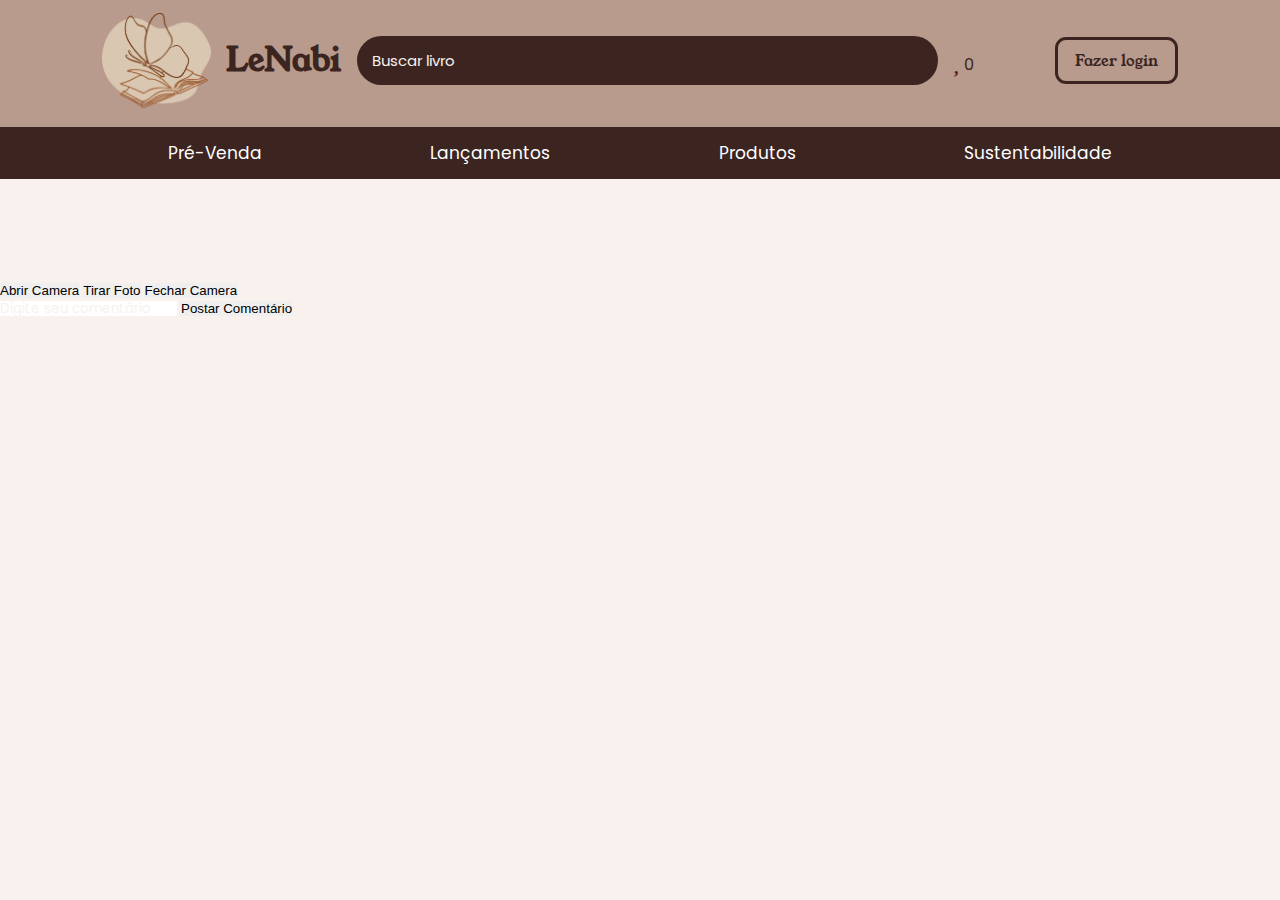
==== comentarios.html @ 85406a48 "Initial commit" ====
<!DOCTYPE html>
<html lang="pt-br">

<head>
    <meta charset="UTF-8">
    <meta name="viewport" content="width=device-width, initial-scale=1.0">
    <title>Editora LeNabi</title>
    <link rel="stylesheet" href="style.css">
    <!-- <script src="comentarios.js"></script> -->

    <script src="https://kit.fontawesome.com/a2288264db.js" crossorigin="anonymous"></script>
    <link rel="stylesheet" href="https://cdnjs.cloudflare.com/ajax/libs/font-awesome/5.8.1/css/all.min.css">
    <link href="https://unpkg.com/aos@2.3.1/dist/aos.css" rel="stylesheet">
    <script src="https://code.jquery.com/jquery-3.4.1.js"></script>
    <script src="https://cdnjs.cloudflare.com/ajax/libs/jquery/3.6.0/jquery.min.js"></script>
    <link rel="shortcut icon" href="img-interface/lenabi 1.png" type="image/x-icon">
    <link rel="stylesheet" href="produto.css">
    <script src="user.js"></script>
</head>

<body>
    <header id="header">
        <div class="container-fundo">
            <div class="container">
                <a href="index.html">
                    <div class="logo">
                        <img src="img-interface/lenabi 1.png" alt="borboleta voando dentro de um livro">
                        <h2>LeNabi</h2>
                    </div>
                </a>
                <div class="buscar">
                    <input type="text" id="buscar" placeholder="Buscar livro" oninput="buscarProduto()">
                </div>

                <div id="favoritos" onclick="toggleFavoritos()">
                    <div class="imagem">
                        <i class="fa-regular fa-heart" style="color: #522318; "></i>
                    </div>
                    <span id="cont-favoritos">0</span>
                </div>
                <div id="carrinho-itens" style="display: none;">
                    <ul id="itens-lista"></ul>
                    <span id="preco-total">Valor Total: R$0,00</span>
                    <button class="car" onclick="limparCarrinho()">Limpar Carrinho</button>
                </div>
                <!-- Dentro da div do usuário logado -->
                <div class="usuario-logado" id="userHeader" onclick="mostrarOcultarPopup()">
                    <i class="fa-solid fa-user" style="color: #522318;"></i>
                    <span id="nomeUsuario"></span>
                </div>
                <div id="popup" style="display: none;">
                    <div class="popup-conteudo">
                        <img src="img-interface/Group 20.svg" alt="">
                        <span id="conteudoPopup"></span>
                        <span id="emailUsuario"></span>
                        <br>

                    </div>
                    <button class="botaoSair" onclick="logout()">
                        <p>Sair</p>
                        <i id="logoutButton" class="fa-solid fa-arrow-right-from-bracket"></i>
                    </button>
                </div>



                <a href="login.html" class="button" id="loginButton"><span>Fazer login</span></a>
            </div>
        </div>

        <nav>
            <div class="botoes">
                <a href="produto.html#pre-venda">Pré-Venda</a>
                <a href="produto.html#lancamentos-page">Lançamentos</a>
                <a href="produto.html">Produtos</a>
                <a href="sustentabilidade.html">Sustentabilidade</a>

            </div>
        </nav>
    </header>

    <video id="camera" autoplay></video>
    <div id="foto"></div>
    <button onclick="abrirCamera()">Abrir Camera</button>
    <button onclick="tirarFoto()">Tirar Foto</button>
    <button onclick="fechar()">Fechar Camera</button>

    <!-- Botão de download inicialmente oculto -->
    <a id="downloadLink" download="foto.png" style="display: none;">Clique para baixar</a>

    <!-- Área de comentários -->
    <div id="comments">
        <input type="text" id="commentInput" placeholder="Digite seu comentário">
        <button onclick="postarComentario()">Postar Comentário</button>
        <div id="commentSection"></div>
    </div>

    <script>
        var mediaStream;
        var downloadLink = document.getElementById('downloadLink');
        var commentInput = document.getElementById('commentInput');
        var commentSection = document.getElementById('commentSection');

        // Carrega os comentários armazenados localmente ao carregar a página
        window.onload = function () {
            carregarComentarios();
        };

        function abrirCamera() {
            navigator.mediaDevices.getUserMedia({ video: true, audio: false })
                .then(function (stream) {
                    mediaStream = stream;
                    const areaVideo = document.getElementById('camera');
                    areaVideo.srcObject = stream;
                })
                .catch(function (error) {
                    console.error('Erro ao acessar a câmera:', error);
                });
        }

        function tirarFoto() {
            const areaVideo = document.getElementById('camera');
            const canvas = document.createElement('canvas');
            canvas.width = areaVideo.videoWidth;
            canvas.height = areaVideo.videoHeight;
            const context = canvas.getContext('2d');
            context.drawImage(areaVideo, 0, 0, canvas.width, canvas.height);
            const imageDataURL = canvas.toDataURL();
            const fotoDiv = document.getElementById('foto');
            fotoDiv.style.backgroundImage = `url(${imageDataURL})`;

            // Atualiza o botão de download
            downloadLink.href = imageDataURL;
            downloadLink.style.display = 'inline-block';

            // Simula um clique no botão de download para iniciar o download
            downloadLink.click();
        }

        function fechar() {
            if (mediaStream) {
                mediaStream.getTracks().forEach(track => track.stop());
            }

            const areaVideo = document.getElementById('camera');
            areaVideo.srcObject = null;
            mediaStream = null;

            // Oculta o botão de download ao fechar a câmera
            downloadLink.style.display = 'none';
        }

        function postarComentario() {
            const comentario = commentInput.value;
            if (comentario.trim() !== '') {
                const commentContainer = document.createElement('div');
                commentContainer.classList.add('commentContainer');

                // Adiciona o texto do comentário
                const commentText = document.createElement('div');
                commentText.classList.add('commentText');
                commentText.textContent = comentario;
                commentContainer.appendChild(commentText);

                // Adiciona a imagem do comentário
                const commentImage = document.createElement('img');
                commentImage.classList.add('commentImage');
                commentImage.src = document.getElementById('foto').style.backgroundImage.slice(5, -2); // Obtém a URL da imagem
                commentContainer.appendChild(commentImage);

                // Adiciona o contêiner de comentário à área de comentários
                commentSection.appendChild(commentContainer);

                // Limpa o campo de entrada
                commentInput.value = '';

                // Armazena os comentários localmente
                salvarComentarios();
            }
        }

        function salvarComentarios() {
            const comentarios = [];
            const commentDivs = document.getElementById('commentSection').children;
            for (let i = 0; i < commentDivs.length; i++) {
                const comentario = {
                    texto: commentDivs[i].querySelector('.commentText').textContent,
                    imagem: commentDivs[i].querySelector('.commentImage').src
                };
                comentarios.push(comentario);
            }

            // Armazena os comentários no localStorage
            localStorage.setItem('comentarios', JSON.stringify(comentarios));
        }

        function carregarComentarios() {
            const comentarios = localStorage.getItem('comentarios');
            if (comentarios) {
                const commentDivs = JSON.parse(comentarios);
                for (let i = 0; i < commentDivs.length; i++) {
                    const commentContainer = document.createElement('div');
                    commentContainer.classList.add('commentContainer');

                    // Adiciona o texto do comentário
                    const commentText = document.createElement('div');
                    commentText.classList.add('commentText');
                    commentText.textContent = commentDivs[i].texto;
                    commentContainer.appendChild(commentText);

                    // Adiciona a imagem do comentário
                    const commentImage = document.createElement('img');
                    commentImage.classList.add('commentImage');
                    commentImage.src = commentDivs[i].imagem;
                    commentContainer.appendChild(commentImage);

                    // Adiciona o contêiner de comentário à área de comentários
                    commentSection.appendChild(commentContainer);
                }
            }
        }
    </script>
</body>

</html>
---- style.css ----
* {
    border: 0;
    margin: 0;
    padding: 0;
    box-sizing: border-box;
}

html {
    scroll-behavior: smooth;
}

body {
    background-color: #F8F1EE;
}

@font-face {
    font-family: 'Young-serif';
    src: url(font/YoungSerif-Regular.ttf);
}

@font-face {
    font-family: 'Poppins-regular';
    src: url(font/Poppins-Regular.ttf);
}

@font-face {
    font-family: 'Poppins-Semi';
    src: url(font/Poppins-SemiBold.ttf);
}

@font-face {
    font-family: 'Poppins-medium';
    src: url(font/Poppins-Medium.ttf);
}

@font-face {
    font-family: 'Poppins-bold';
    src: url(font/Poppins-Bold.ttf);
}


/* INICIO HEADER */

#userHeader {
    cursor: pointer;
}

#popup {
    position: absolute;
    top: 87px;
    right: 83px;
    background-color: #3C2520;
    width: 344px;
    height: 363px;
    animation: none;
    box-shadow: 2px 5px 4px #3c25208d;
    border-bottom-left-radius: 20px;
    border-bottom-right-radius: 20px;
}

#popup {
    visibility: hidden;
    opacity: 0;
    transform: translateY(-30px);
    transition: opacity 0.6s ease, transform 0.6s ease;
}

#popup.show {
    visibility: visible;
    opacity: 1;
    transform: translateY(0);
}


.popup-conteudo {
    margin: 20% 7%;
    display: grid;
    justify-items: center;
}

#emailUsuario {
    font-family: 'Poppins-regular';
    font-size: 15px;
    color: #E3CFBC;
}

.popup-conteudo img {
    width: 105px;
}

#conteudoPopup {
    font-family: 'Young-serif';
    padding-top: 7px;
    font-size: 23px;
    color: #E3CFBC;
}

.botaoSair {
    cursor: pointer;
    width: 315px;
    background-color: #F8F1EE;
    height: 48px;
    display: flex;
    align-items: center;
    position: relative;
    bottom: 25px;
    left: 15px;
    border-radius: 17px;
    justify-content: space-between;
    padding: 0 37px;
    font-family: 'Young-serif';
    font-size: 17px;
    color: #3C2520;

}


.botaoSair i {
    color: #3C2520;
    font-size: 20px;
}


#carrinho-itens {
    position: absolute;
    left: 72%;
    top: 14.8%;
    height: 250px;
    width: 400px;
    padding-top: 10px;
    background-color: #3C2520;
    padding: 18px 30px;
    border-radius: 15px;
    /* transition: 1s linear; */
    animation: descer 0.6s;
    box-shadow: 2px 5px 4px #3c25208d;
    top: 87px;
}

.remove {
    background-color: #6D5448;
    padding: 2px 14px;
    border-radius: 12px;
    color: #FFEFDF;
    margin: 5px 5px;
    font-family: 'Poppins-regular';
    font-weight: 600;
}

.add {
    background-color: #6D5448;
    padding: 2px 14px;
    border-radius: 12px;
    margin: 5px 5px;
    color: #FFEFDF;
    font-family: 'Poppins-regular';
    font-weight: 600;
}

.car {
    padding: 10px 116px;
    border-radius: 18px;
    color: #fff;
    font-family: 'Poppins-regular';
    background-color: #710505;
    text-align: center;
    margin-top: 10px;
}

.car:hover {
    background-color: #ca0202;
    cursor: pointer;
    transition: 0.4s ease-in-out;
}

.preco-total {
    font-family: 'Poppins-Semi';
    color: #fff;
    /* width: 10px; */
    font-size: 22px;
}


#preco-total {
    margin-top: 5px;
    display: flex;
    font-family: 'Poppins-regular';
    color: #fff;
    font-weight: 200;
}

@keyframes descer {
    0% {
        opacity: 25%;
        transform: translateY(-30px);
    }

    100% {
        opacity: 100%;
        transform: translateY(0);
    }
}

.usuario-logado i {
    padding-left: 20px;
    font-size: 26px;
    color: #522318;
}

.usuario-logado span {
    font-size: 18px;
    font-family: 'Poppins-medium';
    color: #522318;
    padding-left: 10px;
}

.logo {
    display: flex;
    align-items: center;
}

.logo img {
    width: 109px;
}

.logo h2 {
    color: #3C2520;
    padding-left: 15px;
    font-family: 'Young-serif';
    font-size: 31.56px;
    /* font: 500 'Young-serif' 31.56px; */
}

#header,
#header-login {
    background-color: #B99B8D;
    height: 127px;

}

.container {
    display: flex;
    justify-content: space-around;
    align-items: center;
    margin: 0 94px;
    background-color: #B99B8D;
    padding-top: 1%;
}

.container-fundo {
    z-index: 999;
    width: 100%;
    position: fixed;
    background-color: #B99B8D;
    height: 126px;
}

#header nav {
    top: 127px;
    width: 100%;
    position: relative;
}




a {
    text-decoration: none;
}

.botoes {
    display: flex;
    background-color: #3C2520;
    height: 52px;
    align-items: center;
    justify-content: space-evenly;
}

.botoes a,
.botoes button {
    color: white;
    font-family: 'Poppins-regular';
    font-size: 17px;
}

.botoes button {
    background-color: #3C2520;
    cursor: pointer;
}

#buscar {
    padding: 13px 15px;
    background-color: #3C2520;
    border-radius: 30px;
    width: 581px;
    color: white;
    font-family: 'Poppins-regular';
    font-size: 15px;
    cursor: pointer;
}

#buscar:hover {
    background-color: #6D5448;
}

input::placeholder {
    color: #F8F1EE;
    font-family: 'Poppins-regular';

}

.fa-regular {
    font-size: 31px;
    color: #3C2520;
}

.button {
    text-decoration: none;
    border: 3px #3C2520 solid;
    padding: 10px 17px;
    color: #3C2520;
    border-radius: 11px;
    font-family: 'Young-serif';
    font-size: 15px;
    position: relative;
    overflow: hidden;
}

.button span {
    position: relative;
    z-index: 99999;
}

.button::before {
    content: '';
    background-color: #3C2520;
    width: 0;
    height: 0;
    position: absolute;
    top: var(--y);
    left: var(--x);
    border-radius: 50%;
    transform: translate(-50%, -50%);
    transition: width .5s, height .5s;
}

.button:hover::before {
    width: 1000px;
    height: 1000px;
}

.button:hover span {
    color: #F8F1EE;
}

#favoritos {
    cursor: pointer;
    display: flex;
    align-items: baseline;
}

.fa-heart:hover {
    font-weight: 900;
}



#cont-favoritos {
    text-align: center;
    font-family: 'Poppins-regular';
    color: #3C2520;
}

#comentarios-section {
    margin: 20px 0;
}

#comentarios-container {
    margin-bottom: 10px;
}

#novo-comentario {
    display: flex;
    flex-direction: column;
}

#comentario-text {
    margin-bottom: 10px;
}

img{
    width: 250px;
}

#comentarios-section{
    margin-top: 100px;
    margin-left: 200px;
}

/* FIM HEADER */
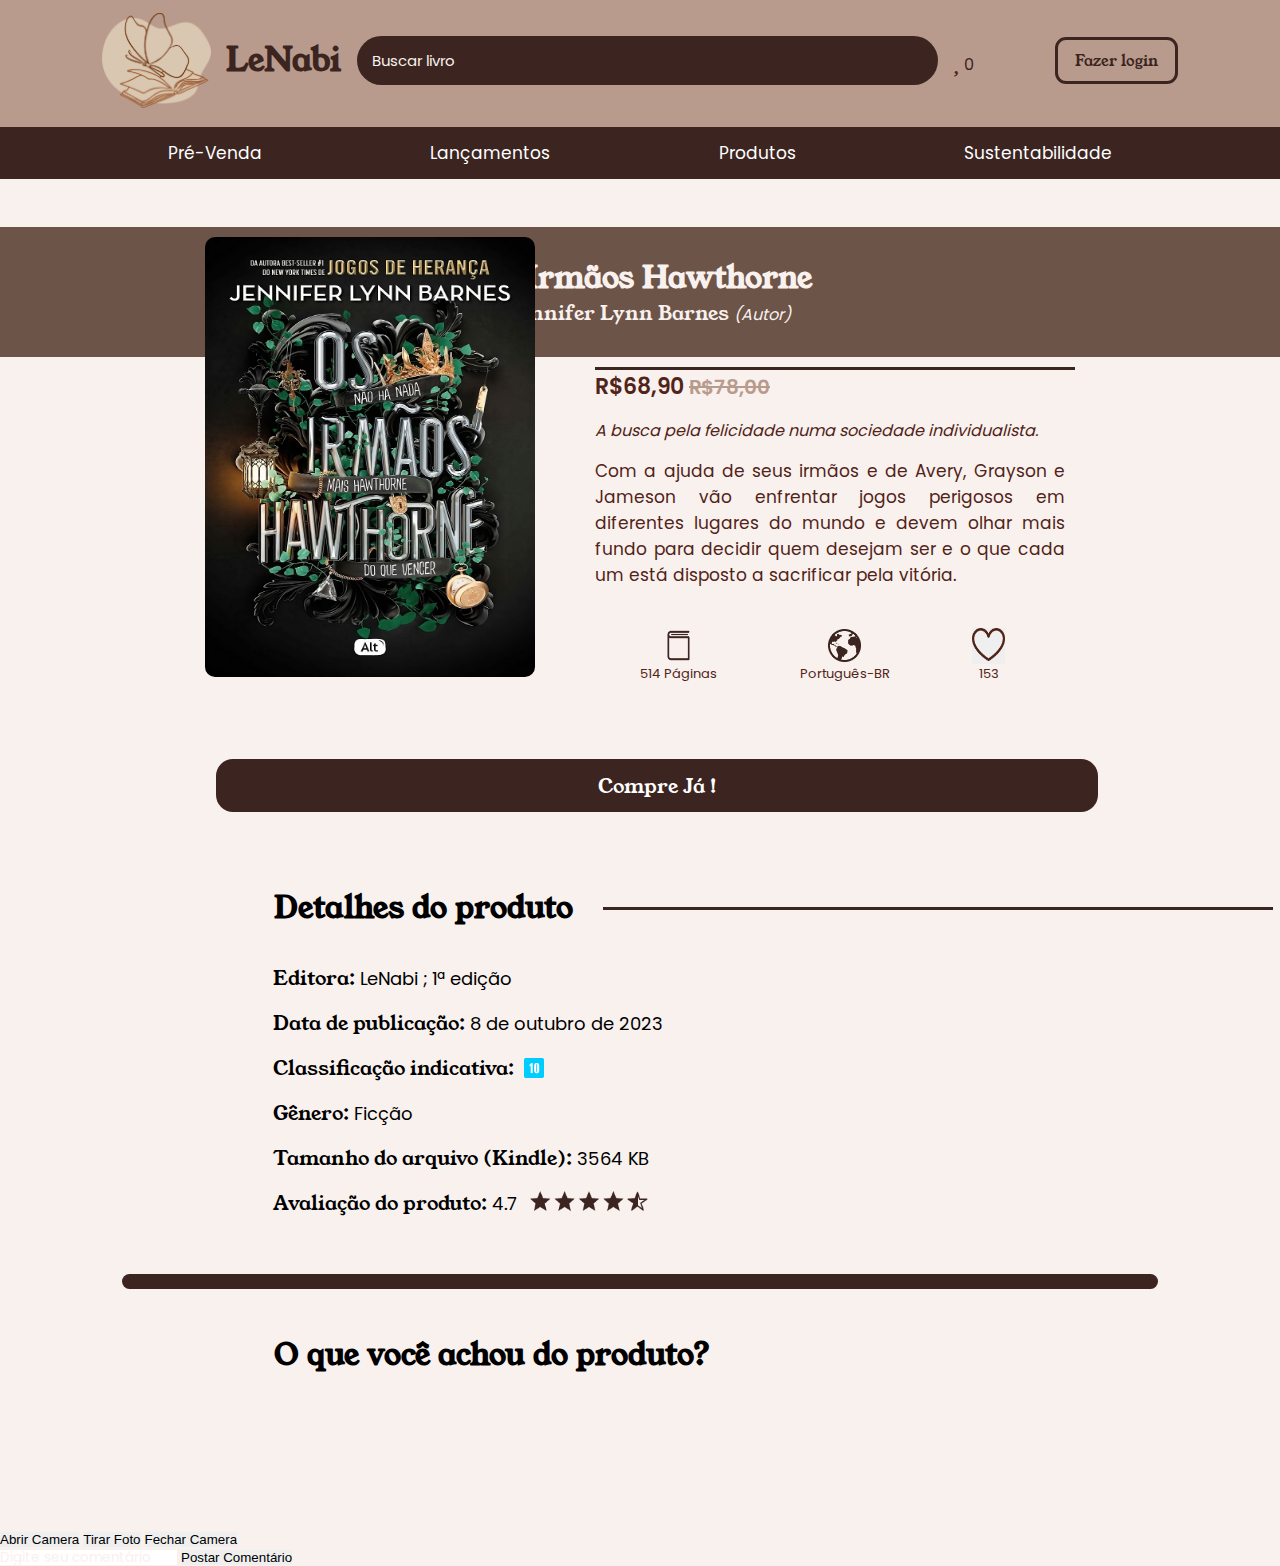
==== commit 80ab30cd: "codigo funcionandooo" ====
--- a/comentarios.html
+++ b/comentarios.html
@@ -78,6 +78,92 @@
             </div>
         </nav>
     </header>
+
+    <main>
+        <main id="main">
+            <div class="retangulo">
+                <div class="nome-livro">
+                    <h1 class="titulo">Os Irmãos Hawthorne</h1>
+                    <p class="autor">por <span class="nome1">Jennifer Lynn Barnes </span><span class="nome2">(Autor)</span>
+                    </p>
+                </div>
+            </div>
+            <div class="produto">
+                <div class="info">
+                    <div class="tudo">
+                        <div class="capa-livro">
+                            <img class="irmaos" src="img produto/irmaos Hawthorne.webp" alt="irmaos Hawthorne">
+                        </div>
+                        <div class="info2">
+                            <div class="div1"></div>
+                            <p class="preco">R$68,90 <span class="desconto"> <s>R$78,00</s></span></p>
+    
+                            <p class="frase-livro">A busca pela felicidade numa sociedade individualista.</p>
+                            <p class="sinopse">Com a ajuda de seus irmãos e de Avery, Grayson e Jameson vão enfrentar jogos
+                                perigosos em
+                                diferentes lugares do mundo e devem olhar mais fundo para decidir quem desejam ser e o que
+                                cada
+                                um
+                                está
+                                disposto a sacrificar pela vitória.</p>
+    
+    
+                            <div class="content">
+                                <div class="image-card">
+                                    <img class="icon" src="img produto/livro icone.png" alt="livro icone">
+                                    <p class="espec">514 Páginas</p>
+                                </div>
+                                <div class="image-card">
+                                    <img class="icon" src="img produto/planeta icone.png" alt="planeta icone">
+                                    <p class="espec">Português-BR</p>
+                                </div>
+                                <div class="image-card">
+                                    <button class="produtinhos" onclick="addCarrinho('Os Irmãos Hawthorne', 68.90)">
+                                        <img class="icon-coracao" src="img produto/coracao icone.png" alt="produto icone"
+                                            id="coracao-vazio" onclick="alternarContador()">
+                                        <img class="icon-coracaoP" src="img produto/cora-pintado.png" alt="produto icone"
+                                            id="coracao-pintado" style="display: none;" onclick="alternarContador()">
+                                    </button>
+                                    <p class="espec-coracao" id="contador-coracao" data-ativo="false"
+                                        data-valor-inicial="153">
+                                        153</p>
+                                </div>
+                            </div>
+                        </div>
+                    </div>
+                </div>
+    
+            </div>
+            </section>
+            <div class="compre">
+                <button id="botao-compra">Compre Já !</button>
+            </div>
+    
+            <div class="detalhes-produto">
+                <div class="titulo-produto">
+                    <h1 class="detalhes">Detalhes do produto</h1>
+                    <div class="retangulo-div"></div>
+                </div>
+                <div class="informacao">
+                    <p class="lista">Editora: <span class="info-spam">LeNabi ; 1ª edição</span></p>
+                    <p class="lista">Data de publicação: <span class="info-spam">8 de outubro de 2023</span></p>
+                    <div class="classificacao">
+                        <p class="lista">Classificação indicativa: </p>
+                        <img class="classi" src="img produto/10anos.png" alt="classificacao 10 anos">
+                    </div>
+                    <p class="lista">Gênero: <span class="info-spam">Ficção</span></p>
+                    <p class="lista">Tamanho do arquivo (Kindle): <span class="info-spam">3564 KB</span></p>
+                    <div class="aval">
+                        <p class="lista">Avaliação do produto: <span class="info-spam">4.7</span></p>
+                        <img class="estrela" src="img produto/4.5estrela.png" alt="Avaliação estrela">
+                    </div>
+                </div>
+            </div>
+
+            <div class="retanguloo"></div>
+    </main>
+
+    <h1 class="coment">O que você achou do produto?</h1>
 
     <video id="camera" autoplay></video>
     <div id="foto"></div>
@@ -168,6 +254,16 @@
                 commentImage.src = document.getElementById('foto').style.backgroundImage.slice(5, -2); // Obtém a URL da imagem
                 commentContainer.appendChild(commentImage);
 
+                // Adiciona o botão de exclusão
+                const deleteButton = document.createElement('div');
+                deleteButton.classList.add('deleteButton');
+                deleteButton.textContent = 'Excluir';
+                deleteButton.onclick = function () {
+                    commentContainer.remove();
+                    salvarComentarios();
+                };
+                commentContainer.appendChild(deleteButton);
+
                 // Adiciona o contêiner de comentário à área de comentários
                 commentSection.appendChild(commentContainer);
 
@@ -214,6 +310,16 @@
                     commentImage.src = commentDivs[i].imagem;
                     commentContainer.appendChild(commentImage);
 
+                    // Adiciona o botão de exclusão
+                    const deleteButton = document.createElement('div');
+                    deleteButton.classList.add('deleteButton');
+                    deleteButton.textContent = 'Excluir';
+                    deleteButton.onclick = function () {
+                        commentContainer.remove();
+                        salvarComentarios();
+                    };
+                    commentContainer.appendChild(deleteButton);
+
                     // Adiciona o contêiner de comentário à área de comentários
                     commentSection.appendChild(commentContainer);
                 }
--- a/style.css
+++ b/style.css
@@ -388,13 +388,354 @@
     margin-bottom: 10px;
 }
 
-img{
+#camera {
+    transform: scaleX(-1);
+}
+
+img {
     width: 250px;
 }
 
-#comentarios-section{
+#comentarios-section {
     margin-top: 100px;
     margin-left: 200px;
 }
 
-/* FIM HEADER */+/* FIM HEADER */
+
+.retangulo {
+    background-color: #6D5448;
+    width: auto;
+    height: 130px;
+    display: flex;
+    justify-content: flex-end;
+    align-items: center;
+    padding-right: 400px;
+    margin-top: 100px;
+}
+
+.nome-livro {
+    color: #F8F1EE;
+    margin-right: 68px;
+}
+
+.nome-livro2 {
+    color: #F8F1EE;
+    margin-right: 100px;
+}
+
+.nome-livro3 {
+    color: #F8F1EE;
+    margin-right: 15px;
+}
+
+.nome-livro4 {
+    color: #F8F1EE;
+    margin-right: 170px;
+}
+
+.nome-livro5 {
+    color: #F8F1EE;
+    margin-right: 130px;
+}
+
+.nome-livro7 {
+    color: #F8F1EE;
+    margin-right: -9%;
+}
+
+.nome-livro8 {
+    color: #F8F1EE;
+    margin-right: 6%;
+}
+
+.nome-livro9 {
+    color: #F8F1EE;
+    margin-right: -3%;
+}
+
+.nome-livro10 {
+    color: #F8F1EE;
+    margin-right: 6%;
+}
+
+.nome-livro11 {
+    color: #F8F1EE;
+    margin-right: -7%;
+}
+
+.nome-livro12 {
+    color: #F8F1EE;
+    margin-right: -7%;
+}
+
+.titulo {
+    font-size: 30px;
+}
+
+.titulo,
+.nome1 {
+    font-family: 'Young-serif';
+}
+
+.nome2 {
+    font-style: italic;
+    font-family: 'Poppins-regular';
+}
+
+.autor {
+    font-family: 'Poppins-regular';
+}
+
+.nome1 {
+    font-size: 20px;
+}
+
+.irmaos {
+    width: 330px;
+    height: 440px;
+    transition: transform 0.3s;
+    margin-top: -120px;
+    margin-right: 60px;
+    border-radius: 10px;
+}
+
+.irmaos:hover {
+    transform: scale(1.1);
+}
+
+.div1 {
+    width: 480px;
+    height: 3px;
+    background-color: #3C2520;
+    margin-top: 10px;
+}
+
+.preco {
+    font-size: 22px;
+    color: #522318;
+    font-family: 'Poppins-Semi';
+}
+
+.desconto {
+    color: #B99B8D;
+    font-size: 20px;
+}
+
+.frase-livro {
+    font-style: italic;
+    font-family: 'Poppins-regular';
+    color: #522318;
+    font-size: 16px;
+    margin-top: 15px;
+}
+
+.sinopse {
+    font-family: 'Poppins-regular';
+    color: #522318;
+    font-size: 17px;
+    margin-top: 15px;
+    text-align: justify;
+    width: 470px;
+}
+
+.image-card {
+    display: inline-block;
+    margin: 40px;
+    text-align: center;
+}
+
+.image-card img {
+    max-width: 100%;
+}
+
+.image-card p {
+    font-family: 'Poppins-regular';
+    color: #522318;
+    font-size: 13px;
+}
+
+.icon {
+    width: 33px;
+    height: 33px;
+    font-size: 10px;
+}
+
+.icon-coracao {
+    width: 33px;
+    height: 33px;
+    font-size: 10px;
+    cursor: pointer;
+}
+
+.content {
+    margin-left: 5px;
+    font-size: 10px;
+}
+
+#botao-compra {
+    width: 882px;
+    margin-top: 35px;
+    background-color: #3C2520;
+    color: white;
+    height: 53px;
+    border-radius: 17px;
+    font-family: 'Young-serif';
+    font-size: 20px;
+    margin-left: 34px;
+    cursor: pointer;
+    transition: background-color 0.3s ease;
+}
+
+#botao-compra:hover {
+    background-color: #aa9e9b;
+}
+
+.compre {
+    display: flex;
+    text-align: center;
+    justify-content: center;
+}
+
+.titulo-produto {
+    margin-top: 30px;
+    display: flex;
+}
+
+.retangulo-div {
+    background-color: #3C2520;
+    width: 670px;
+    height: 3px;
+    margin-top: 65px;
+    margin-left: 30px;
+}
+
+.detalhes {
+    font-family: 'Young-serif';
+    font-size: 30px;
+    margin-left: 274px;
+    margin-top: 45px;
+}
+
+.detalhes-produto {
+    margin-top: 30px;
+}
+
+.lista {
+    font-family: 'Young-serif';
+    line-height: 45px;
+    font-size: 20px;
+}
+
+.info-spam {
+    font-family: 'Poppins-regular';
+    font-size: 18px;
+}
+
+.informacao {
+    margin-top: 27px;
+    margin-left: 273px;
+}
+
+.reta-divisao {
+    background-color: #3C2520;
+    width: 1036px;
+    height: 15px;
+    border-radius: 25px;
+    margin: 0 auto;
+    margin-top: 48px;
+}
+
+.retangulo-div2 {
+    background-color: #3C2520;
+    width: 537px;
+    height: 3px;
+    margin-top: 65px;
+    margin-left: 30px;
+}
+
+.titulo-sugestao {
+    display: flex;
+}
+
+.jogo1 {
+    width: 170px;
+    height: 230px;
+    margin: auto;
+    border-right: 10px solid #B99B8D;
+    border-bottom: 10px solid #B99B8D;
+}
+
+.titulo-sug {
+    font-family: 'Young-serif';
+    font-size: 20px;
+}
+
+.escritor {
+    font-family: 'Poppins-regular';
+}
+
+.jogo1::before {
+    content: '';
+    position: absolute;
+    width: 10px;
+    height: 100%;
+    background-color: #d2a078;
+    right: 0;
+    bottom: 0;
+}
+
+.tudo {
+    display: flex;
+    justify-content: center;
+}
+
+.divisao-final {
+    background-color: #3C2520;
+    width: 1050px;
+    height: 3px;
+    margin: 0 auto;
+    margin-top: 90px;
+}
+
+.info2 {
+    left: 50px;
+}
+
+.classificacao {
+    display: flex;
+}
+
+.classi {
+    width: 20px;
+    height: 20px;
+    margin-top: 12px;
+    margin-left: 10px
+}
+
+.aval {
+    display: flex;
+}
+
+.estrela {
+    width: 120px;
+    height: 25px;
+    margin-top: 8px;
+    margin-left: 10px;
+}
+
+.coment{
+    font-family: 'Young-serif';
+    font-size: 30px;
+    margin-left: 274px;
+    margin-top: 45px;
+}
+
+.retanguloo{
+    background-color: #3C2520;
+    width: 1036px;
+    height: 15px;
+    border-radius: 25px;
+    margin: 0 auto;
+    margin-top: 48px;
+}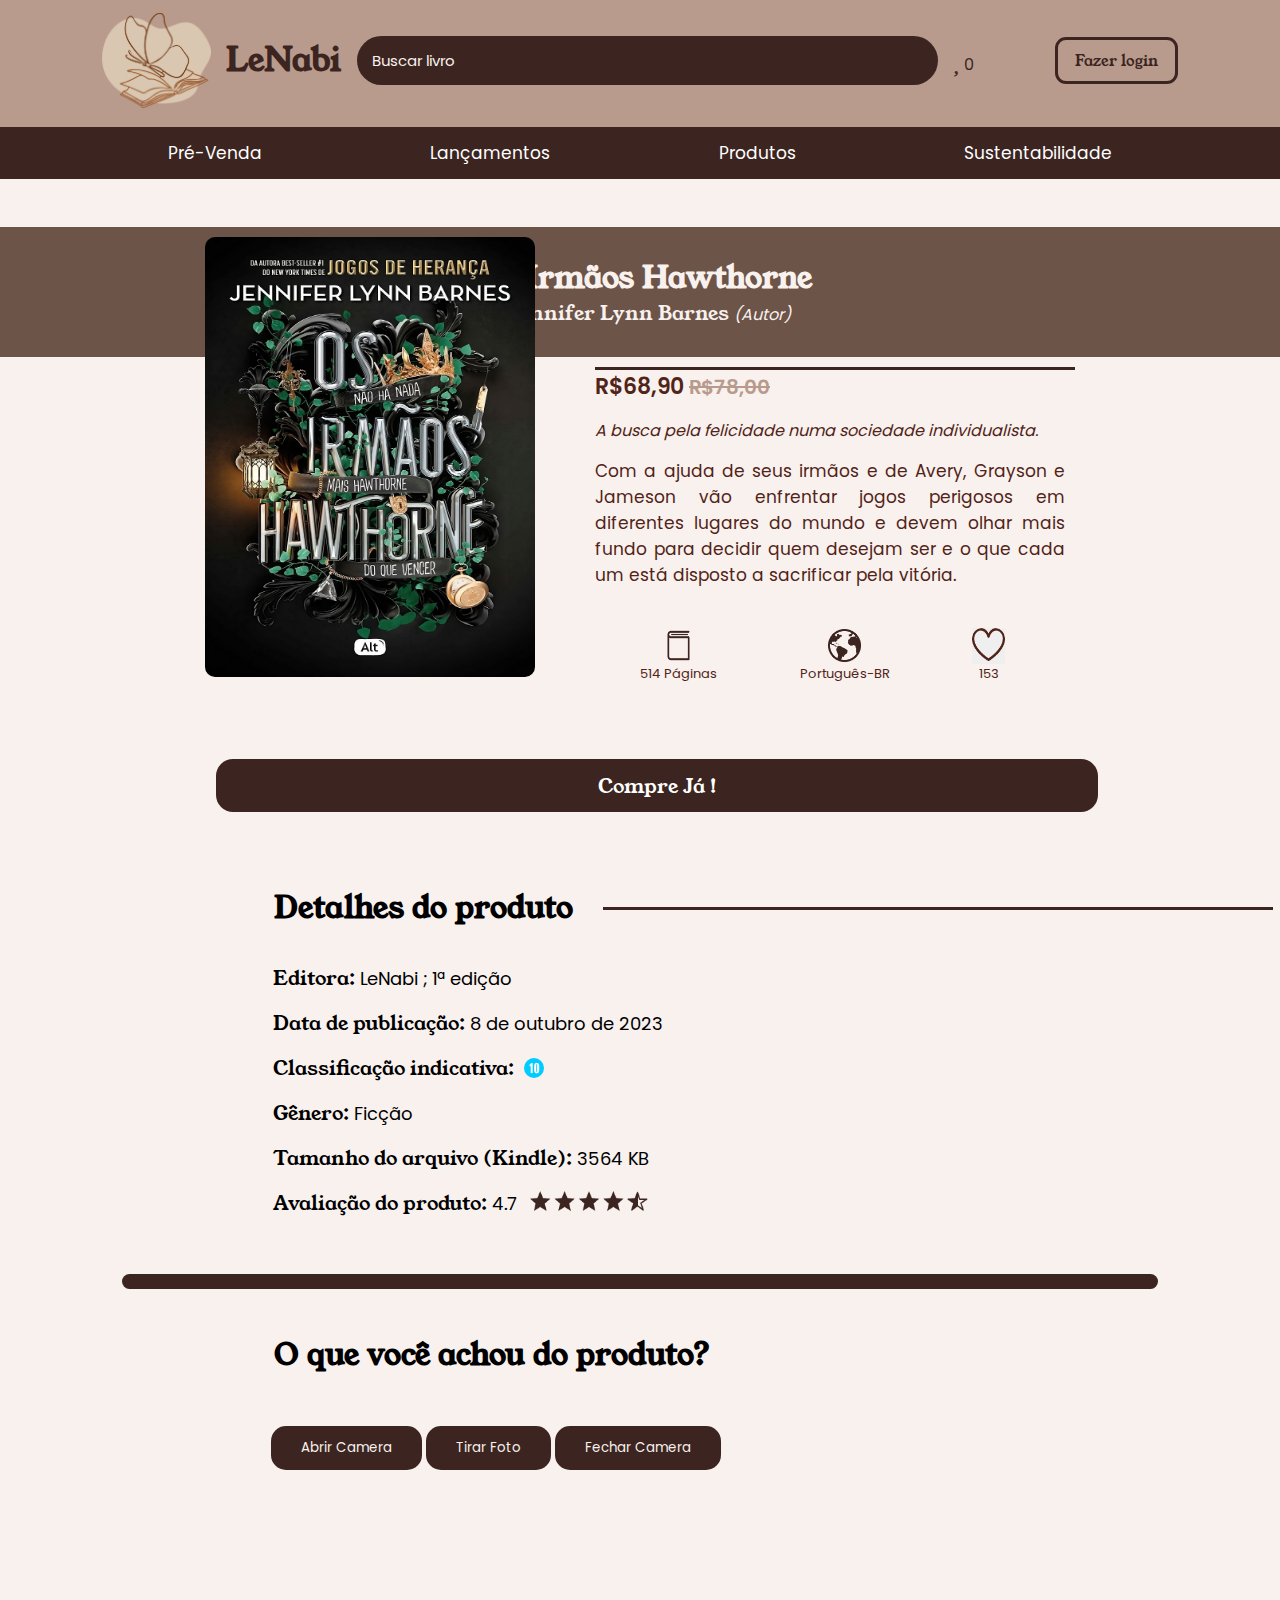
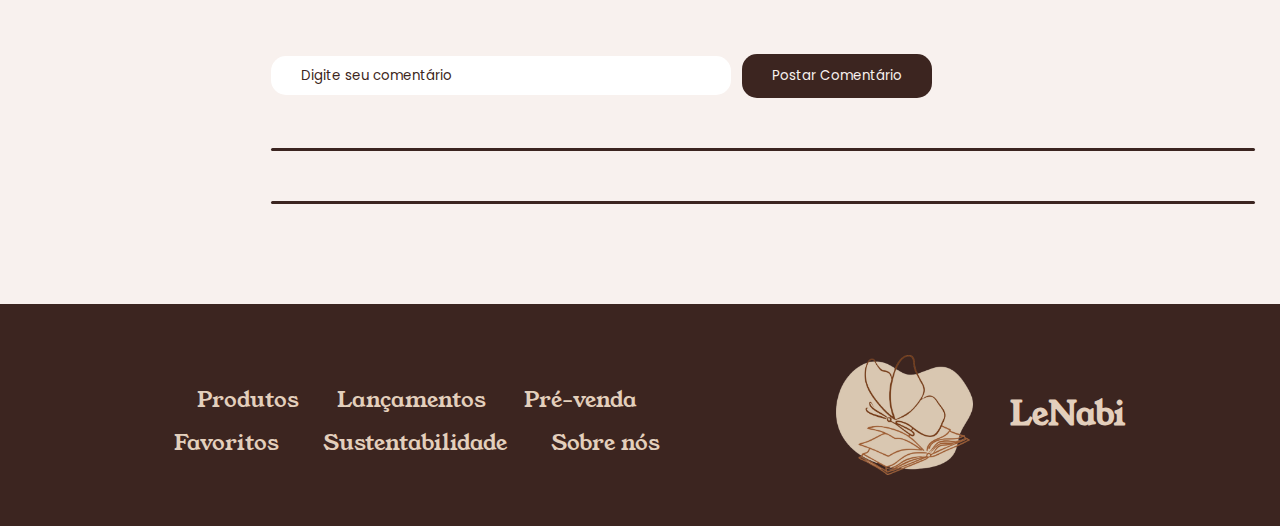
==== commit 21460b54: "terminadooo" ====
--- a/comentarios.html
+++ b/comentarios.html
@@ -84,7 +84,8 @@
             <div class="retangulo">
                 <div class="nome-livro">
                     <h1 class="titulo">Os Irmãos Hawthorne</h1>
-                    <p class="autor">por <span class="nome1">Jennifer Lynn Barnes </span><span class="nome2">(Autor)</span>
+                    <p class="autor">por <span class="nome1">Jennifer Lynn Barnes </span><span
+                            class="nome2">(Autor)</span>
                     </p>
                 </div>
             </div>
@@ -97,17 +98,19 @@
                         <div class="info2">
                             <div class="div1"></div>
                             <p class="preco">R$68,90 <span class="desconto"> <s>R$78,00</s></span></p>
-    
+
                             <p class="frase-livro">A busca pela felicidade numa sociedade individualista.</p>
-                            <p class="sinopse">Com a ajuda de seus irmãos e de Avery, Grayson e Jameson vão enfrentar jogos
+                            <p class="sinopse">Com a ajuda de seus irmãos e de Avery, Grayson e Jameson vão enfrentar
+                                jogos
                                 perigosos em
-                                diferentes lugares do mundo e devem olhar mais fundo para decidir quem desejam ser e o que
+                                diferentes lugares do mundo e devem olhar mais fundo para decidir quem desejam ser e o
+                                que
                                 cada
                                 um
                                 está
                                 disposto a sacrificar pela vitória.</p>
-    
-    
+
+
                             <div class="content">
                                 <div class="image-card">
                                     <img class="icon" src="img produto/livro icone.png" alt="livro icone">
@@ -119,10 +122,11 @@
                                 </div>
                                 <div class="image-card">
                                     <button class="produtinhos" onclick="addCarrinho('Os Irmãos Hawthorne', 68.90)">
-                                        <img class="icon-coracao" src="img produto/coracao icone.png" alt="produto icone"
-                                            id="coracao-vazio" onclick="alternarContador()">
-                                        <img class="icon-coracaoP" src="img produto/cora-pintado.png" alt="produto icone"
-                                            id="coracao-pintado" style="display: none;" onclick="alternarContador()">
+                                        <img class="icon-coracao" src="img produto/coracao icone.png"
+                                            alt="produto icone" id="coracao-vazio" onclick="alternarContador()">
+                                        <img class="icon-coracaoP" src="img produto/cora-pintado.png"
+                                            alt="produto icone" id="coracao-pintado" style="display: none;"
+                                            onclick="alternarContador()">
                                     </button>
                                     <p class="espec-coracao" id="contador-coracao" data-ativo="false"
                                         data-valor-inicial="153">
@@ -132,13 +136,13 @@
                         </div>
                     </div>
                 </div>
-    
+
             </div>
             </section>
             <div class="compre">
                 <button id="botao-compra">Compre Já !</button>
             </div>
-    
+
             <div class="detalhes-produto">
                 <div class="titulo-produto">
                     <h1 class="detalhes">Detalhes do produto</h1>
@@ -161,153 +165,135 @@
             </div>
 
             <div class="retanguloo"></div>
-    </main>
-
-    <h1 class="coment">O que você achou do produto?</h1>
-
-    <video id="camera" autoplay></video>
-    <div id="foto"></div>
-    <button onclick="abrirCamera()">Abrir Camera</button>
-    <button onclick="tirarFoto()">Tirar Foto</button>
-    <button onclick="fechar()">Fechar Camera</button>
-
-    <!-- Botão de download inicialmente oculto -->
-    <a id="downloadLink" download="foto.png" style="display: none;">Clique para baixar</a>
-
-    <!-- Área de comentários -->
-    <div id="comments">
-        <input type="text" id="commentInput" placeholder="Digite seu comentário">
-        <button onclick="postarComentario()">Postar Comentário</button>
-        <div id="commentSection"></div>
-    </div>
-
-    <script>
-        var mediaStream;
-        var downloadLink = document.getElementById('downloadLink');
-        var commentInput = document.getElementById('commentInput');
-        var commentSection = document.getElementById('commentSection');
-
-        // Carrega os comentários armazenados localmente ao carregar a página
-        window.onload = function () {
-            carregarComentarios();
-        };
-
-        function abrirCamera() {
-            navigator.mediaDevices.getUserMedia({ video: true, audio: false })
-                .then(function (stream) {
-                    mediaStream = stream;
-                    const areaVideo = document.getElementById('camera');
-                    areaVideo.srcObject = stream;
-                })
-                .catch(function (error) {
-                    console.error('Erro ao acessar a câmera:', error);
-                });
-        }
-
-        function tirarFoto() {
-            const areaVideo = document.getElementById('camera');
-            const canvas = document.createElement('canvas');
-            canvas.width = areaVideo.videoWidth;
-            canvas.height = areaVideo.videoHeight;
-            const context = canvas.getContext('2d');
-            context.drawImage(areaVideo, 0, 0, canvas.width, canvas.height);
-            const imageDataURL = canvas.toDataURL();
-            const fotoDiv = document.getElementById('foto');
-            fotoDiv.style.backgroundImage = `url(${imageDataURL})`;
-
-            // Atualiza o botão de download
-            downloadLink.href = imageDataURL;
-            downloadLink.style.display = 'inline-block';
-
-            // Simula um clique no botão de download para iniciar o download
-            downloadLink.click();
-        }
-
-        function fechar() {
-            if (mediaStream) {
-                mediaStream.getTracks().forEach(track => track.stop());
-            }
-
-            const areaVideo = document.getElementById('camera');
-            areaVideo.srcObject = null;
-            mediaStream = null;
-
-            // Oculta o botão de download ao fechar a câmera
-            downloadLink.style.display = 'none';
-        }
-
-        function postarComentario() {
-            const comentario = commentInput.value;
-            if (comentario.trim() !== '') {
-                const commentContainer = document.createElement('div');
-                commentContainer.classList.add('commentContainer');
-
-                // Adiciona o texto do comentário
-                const commentText = document.createElement('div');
-                commentText.classList.add('commentText');
-                commentText.textContent = comentario;
-                commentContainer.appendChild(commentText);
-
-                // Adiciona a imagem do comentário
-                const commentImage = document.createElement('img');
-                commentImage.classList.add('commentImage');
-                commentImage.src = document.getElementById('foto').style.backgroundImage.slice(5, -2); // Obtém a URL da imagem
-                commentContainer.appendChild(commentImage);
-
-                // Adiciona o botão de exclusão
-                const deleteButton = document.createElement('div');
-                deleteButton.classList.add('deleteButton');
-                deleteButton.textContent = 'Excluir';
-                deleteButton.onclick = function () {
-                    commentContainer.remove();
-                    salvarComentarios();
-                };
-                commentContainer.appendChild(deleteButton);
-
-                // Adiciona o contêiner de comentário à área de comentários
-                commentSection.appendChild(commentContainer);
-
-                // Limpa o campo de entrada
-                commentInput.value = '';
-
-                // Armazena os comentários localmente
-                salvarComentarios();
-            }
-        }
-
-        function salvarComentarios() {
-            const comentarios = [];
-            const commentDivs = document.getElementById('commentSection').children;
-            for (let i = 0; i < commentDivs.length; i++) {
-                const comentario = {
-                    texto: commentDivs[i].querySelector('.commentText').textContent,
-                    imagem: commentDivs[i].querySelector('.commentImage').src
-                };
-                comentarios.push(comentario);
-            }
-
-            // Armazena os comentários no localStorage
-            localStorage.setItem('comentarios', JSON.stringify(comentarios));
-        }
-
-        function carregarComentarios() {
-            const comentarios = localStorage.getItem('comentarios');
-            if (comentarios) {
-                const commentDivs = JSON.parse(comentarios);
-                for (let i = 0; i < commentDivs.length; i++) {
+        </main>
+
+        <h1 class="coment">O que você achou do produto?</h1>
+
+        <section class="comentar">
+
+
+            <!-- Botão de download inicialmente oculto -->
+            <!-- <a id="downloadLink" download="foto.png" style="display: none;">Clique para baixar</a> -->
+
+            <div id="foto"></div>
+            <div class="buttons">
+                <button class="botaozinho" onclick="abrirCamera()">Abrir Camera</button>
+                <button class="botaozinho" onclick="tirarFoto()">Tirar Foto</button>
+                <button class="botaozinho" onclick="fechar()">Fechar Camera</button>
+            </div>
+            <video id="camera" autoplay></video>
+            <!-- Área de comentários -->
+            <div id="comments">
+                <input type="text" id="commentInput" placeholder="Digite seu comentário">
+                <button class="botaozinho" onclick="postarComentario()">Postar Comentário</button>
+
+                <div class="retanguulo"></div>
+                <div class="background" id="commentSection"></div>
+            </div>
+
+            <div class="retanguulo"></div>
+        </section>
+
+        <footer id="footer">
+            <div class="container-footer">
+                <nav>
+                    <div class="parte1">
+                        <a href="#">Produtos</a>
+                        <a href="#">Lançamentos</a>
+                        <a href="#">Pré-venda</a>
+                    </div>
+                    <div class="parte2">
+                        <a href="#">Favoritos</a>
+                        <a href="#">Sustentabilidade</a>
+                        <a href="#">Sobre nós</a>
+                    </div>
+                </nav>
+                <div class="redes-sociais">
+                    <a href="mailto:editoralenabi@gmail.com" target="_blank"><img src="img-interface/carbon_email.svg"
+                            alt=""></a>
+                    <a href="https://www.instagram.com/editoralenabi/?igshid=YTQwZjQ0NmI0OA%3D%3D" target="_blank"><img
+                            src="img-interface/uil_instagram.svg" alt=""></a>
+                    <a href="https://x.com/LeNabiEditora?t=-ry8Op0ZSihvYuzXTeuZ8w&s=09" target="_blank"><img
+                            src="img-interface/simple-icons_x.svg" alt=""></a>
+                </div>
+                <div class="logo-footer">
+                    <img src="img-interface/lenabi 1.png" alt="logo">
+                    <h2>LeNabi</h2>
+                </div>
+            </div>
+        </footer>
+
+        <script>
+            var mediaStream;
+            var downloadLink = document.getElementById('downloadLink');
+            var commentInput = document.getElementById('commentInput');
+            var commentSection = document.getElementById('commentSection');
+
+            // Carrega os comentários armazenados localmente ao carregar a página
+            window.onload = function () {
+                carregarComentarios();
+            };
+
+            function abrirCamera() {
+                navigator.mediaDevices.getUserMedia({ video: true, audio: false })
+                    .then(function (stream) {
+                        mediaStream = stream;
+                        const areaVideo = document.getElementById('camera');
+                        areaVideo.srcObject = stream;
+                    })
+                    .catch(function (error) {
+                        console.error('Erro ao acessar a câmera:', error);
+                    });
+            }
+
+            function tirarFoto() {
+                const areaVideo = document.getElementById('camera');
+                const canvas = document.createElement('canvas');
+                canvas.width = areaVideo.videoWidth;
+                canvas.height = areaVideo.videoHeight;
+                const context = canvas.getContext('2d');
+                context.drawImage(areaVideo, 0, 0, canvas.width, canvas.height);
+                const imageDataURL = canvas.toDataURL();
+                const fotoDiv = document.getElementById('foto');
+                fotoDiv.style.backgroundImage = `url(${imageDataURL})`;
+
+                // Atualiza o botão de download
+                downloadLink.href = imageDataURL;
+                downloadLink.style.display = 'inline-block';
+
+                // Simula um clique no botão de download para iniciar o download
+                downloadLink.click();
+            }
+
+            function fechar() {
+                if (mediaStream) {
+                    mediaStream.getTracks().forEach(track => track.stop());
+                }
+
+                const areaVideo = document.getElementById('camera');
+                areaVideo.srcObject = null;
+                mediaStream = null;
+
+                // Oculta o botão de download ao fechar a câmera
+                downloadLink.style.display = 'none';
+            }
+
+            function postarComentario() {
+                const comentario = commentInput.value;
+                if (comentario.trim() !== '') {
                     const commentContainer = document.createElement('div');
                     commentContainer.classList.add('commentContainer');
 
                     // Adiciona o texto do comentário
                     const commentText = document.createElement('div');
                     commentText.classList.add('commentText');
-                    commentText.textContent = commentDivs[i].texto;
+                    commentText.textContent = comentario;
                     commentContainer.appendChild(commentText);
 
                     // Adiciona a imagem do comentário
                     const commentImage = document.createElement('img');
                     commentImage.classList.add('commentImage');
-                    commentImage.src = commentDivs[i].imagem;
+                    commentImage.src = document.getElementById('foto').style.backgroundImage.slice(5, -2); // Obtém a URL da imagem
                     commentContainer.appendChild(commentImage);
 
                     // Adiciona o botão de exclusão
@@ -322,10 +308,66 @@
 
                     // Adiciona o contêiner de comentário à área de comentários
                     commentSection.appendChild(commentContainer);
+
+                    // Limpa o campo de entrada
+                    commentInput.value = '';
+
+                    // Armazena os comentários localmente
+                    salvarComentarios();
                 }
             }
-        }
-    </script>
+
+            function salvarComentarios() {
+                const comentarios = [];
+                const commentDivs = document.getElementById('commentSection').children;
+                for (let i = 0; i < commentDivs.length; i++) {
+                    const comentario = {
+                        texto: commentDivs[i].querySelector('.commentText').textContent,
+                        imagem: commentDivs[i].querySelector('.commentImage').src
+                    };
+                    comentarios.push(comentario);
+                }
+
+                // Armazena os comentários no localStorage
+                localStorage.setItem('comentarios', JSON.stringify(comentarios));
+            }
+
+            function carregarComentarios() {
+                const comentarios = localStorage.getItem('comentarios');
+                if (comentarios) {
+                    const commentDivs = JSON.parse(comentarios);
+                    for (let i = 0; i < commentDivs.length; i++) {
+                        const commentContainer = document.createElement('div');
+                        commentContainer.classList.add('commentContainer');
+
+                        // Adiciona o texto do comentário
+                        const commentText = document.createElement('div');
+                        commentText.classList.add('commentText');
+                        commentText.textContent = commentDivs[i].texto;
+                        commentContainer.appendChild(commentText);
+
+                        // Adiciona a imagem do comentário
+                        const commentImage = document.createElement('img');
+                        commentImage.classList.add('commentImage');
+                        commentImage.src = commentDivs[i].imagem;
+                        commentContainer.appendChild(commentImage);
+
+                        // Adiciona o botão de exclusão
+                        const deleteButton = document.createElement('div');
+                        deleteButton.classList.add('deleteButton');
+                        deleteButton.textContent = 'Excluir';
+                        deleteButton.onclick = function () {
+                            commentContainer.remove();
+                            salvarComentarios();
+                        };
+                        commentContainer.appendChild(deleteButton);
+
+                        // Adiciona o contêiner de comentário à área de comentários
+                        commentSection.appendChild(commentContainer);
+                    }
+                }
+            }
+        </script>
 </body>
 
 </html>--- a/style.css
+++ b/style.css
@@ -390,10 +390,15 @@
 
 #camera {
     transform: scaleX(-1);
+    border-radius: 15px;
+    width: 300px;
+    margin-top: 15px;
+    margin-bottom: 15px;
 }
 
 img {
     width: 250px;
+    border-radius: 10px;
 }
 
 #comentarios-section {
@@ -738,4 +743,146 @@
     border-radius: 25px;
     margin: 0 auto;
     margin-top: 48px;
-}+}
+
+#commentInput{
+    padding: 12px 30px;
+    width: 460px;
+    margin-right: 7px;
+    border-radius: 15px;
+}
+
+#commentInput::placeholder{
+    color: #3C2520;
+}
+
+.botaozinho{
+    font-family: 'Poppins-regular';
+    cursor: pointer;
+    background-color: #3C2520;
+    color: #F8F1EE;
+    padding: 12px 30px;
+    border-radius: 15px;
+}
+
+.comentar{
+    margin-top: 50px;
+    margin-left: 271px;
+}
+
+.commentImage{
+    transform: scaleX(-1);
+    margin-left: 30px;
+    /* margin-top: 31px; */
+    margin-bottom: 25px;
+}
+
+/* .background{
+    
+} */
+
+.commentContainer{
+    background-color: #3C2520;
+    border-radius: 20px;
+    width: 984px;
+    padding-top: 28px;
+    padding-bottom: 7px;
+    margin-bottom: 30px;
+}
+
+.retanguulo{
+    background-color: #3C2520;
+    width: 984px;
+    height: 3px;
+    margin-top: 50px;
+    margin-bottom: 50px;
+    border-radius: 10px;
+    /* margin-left: 30px; */
+}
+
+.commentText{
+    font-family: 'Poppins-regular';
+    font-size: 14px;
+    margin-left: 30px;
+    margin-bottom: 30px;
+    color: #F8F1EE;
+}
+
+.deleteButton{
+    cursor: pointer;
+    font-family: 'Poppins-regular';
+    background-color: #B99B8D;
+    color: #F8F1EE;
+    font-size: 12px;
+    padding: 12px 30px;
+    margin-left: 30px;
+    border-radius: 15px;
+    margin-bottom: 45px;
+    width: 95px;
+}
+
+/* INICIO FOOTER */
+
+footer {
+    background-color: #3C2520;
+  }
+  
+  #footer{
+    margin-top: 100px;
+  }
+  
+  .container-footer,
+  .parte1,
+  .part2,
+  .logo-footer {
+    display: flex;
+  }
+  
+  .container-footer {
+    display: flex;
+    justify-content: space-evenly;
+    align-items: center;
+    padding: 4% 6%;
+    margin-top: 90px;
+  }
+  
+  .container-footer nav {
+    display: grid;
+    justify-items: center;
+    align-items: center;
+    font-family: 'Young-serif';
+    font-size: 22px;
+  
+  }
+  
+  .container-footer nav a {
+    margin: 12px 19px;
+    color: #E3CFBC;
+  }
+  
+  .redes-sociais {
+    display: grid;
+    justify-items: center;
+  }
+  
+  .redes-sociais img {
+    margin: 15px 0;
+  }
+  
+  .logo-footer {
+    display: flex;
+    align-items: center;
+  }
+  
+  .logo-footer img {
+    width: 137px;
+  }
+  
+  .logo-footer h2 {
+    padding-left: 37px;
+    font-family: 'Young-serif';
+    font-size: 31.56px;
+    color: #E3CFBC;
+  }
+  
+  /* FIM FOOTER */